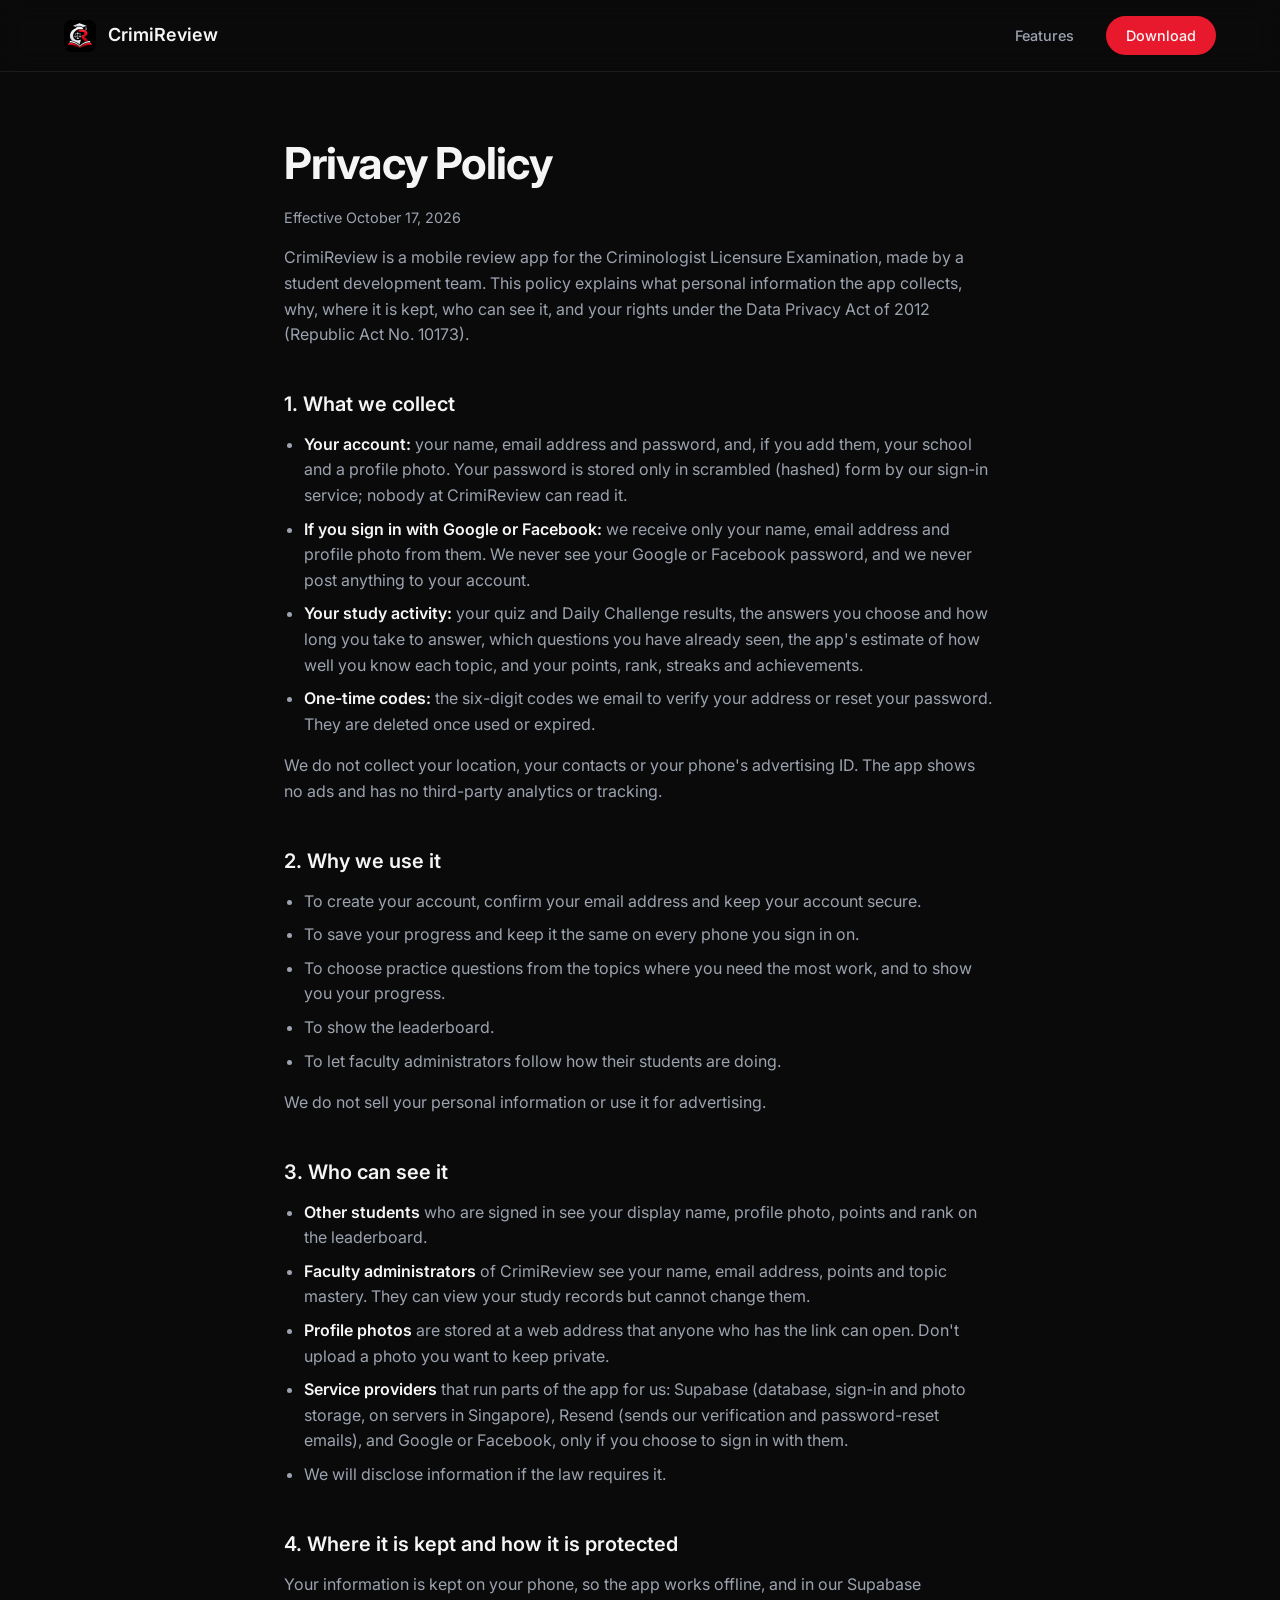
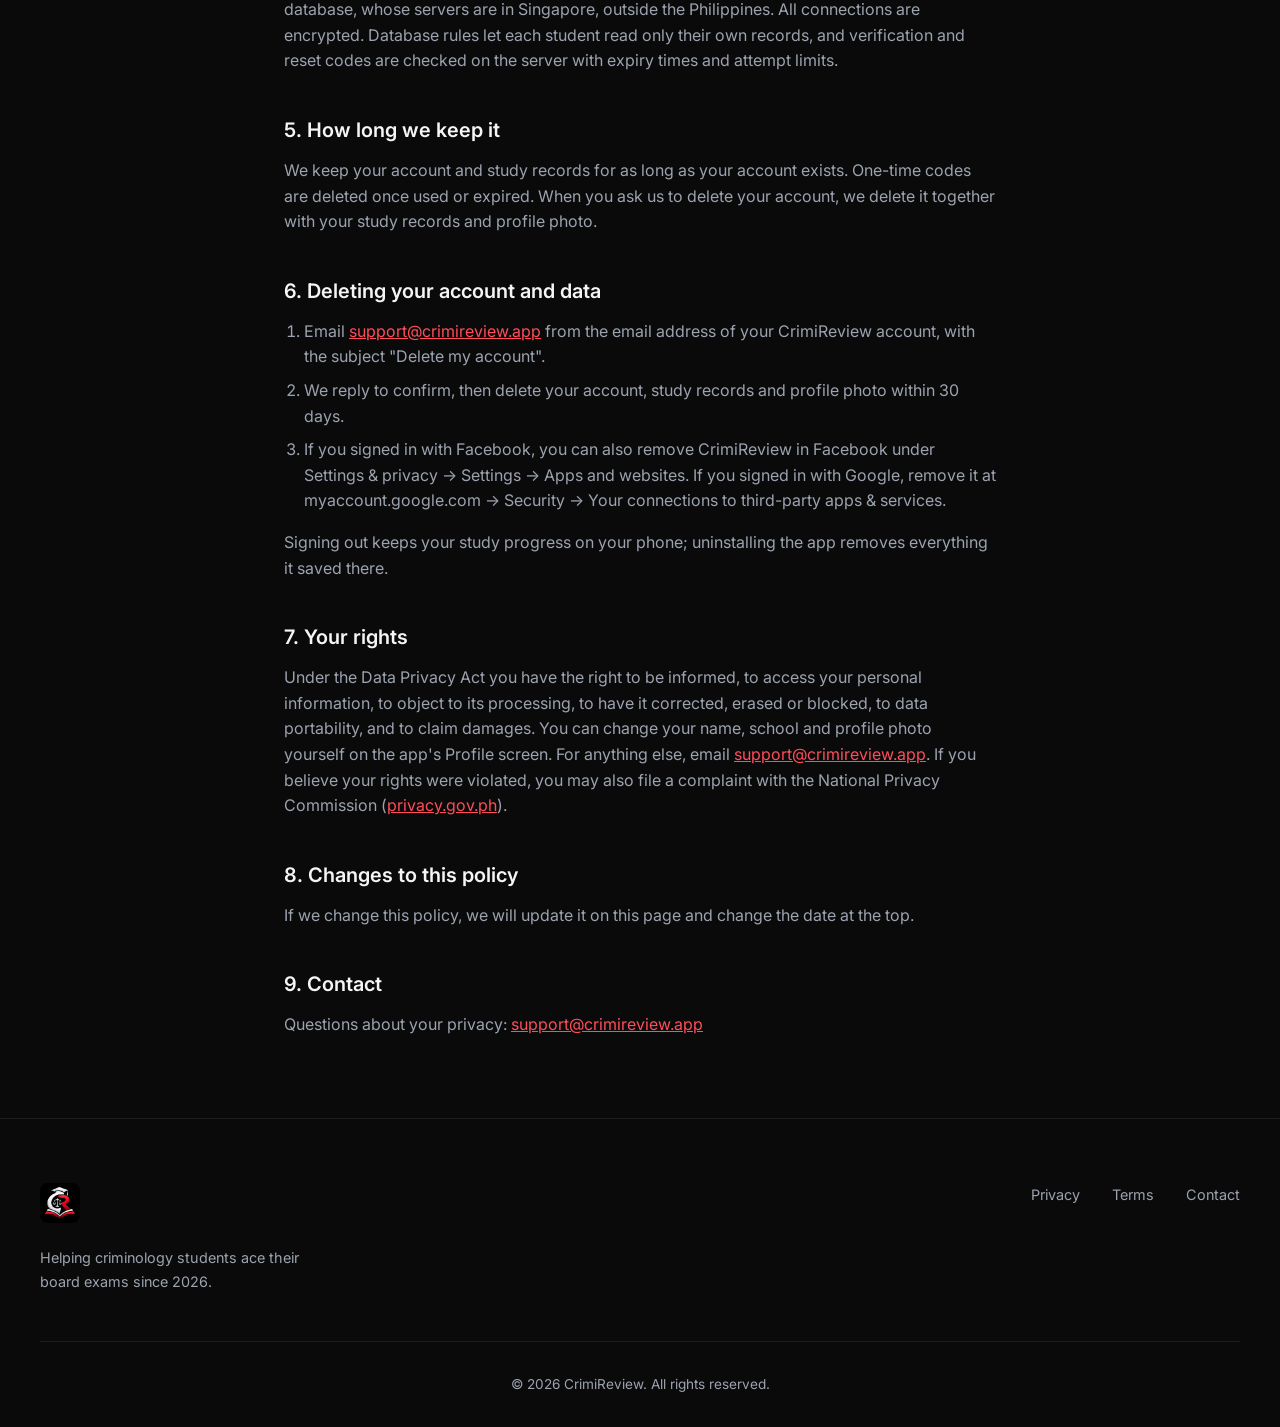
==== privacy.html @ 30d08f21 "Add Privacy Policy and Terms of Service pages Needed to publish Google sign-in (Google Auth Platform" ====
<!DOCTYPE html>
<html lang="en">
<head>
  <meta charset="UTF-8">
  <meta name="viewport" content="width=device-width, initial-scale=1.0">
  <title>Privacy Policy · CrimiReview</title>
  <meta name="description" content="What personal information CrimiReview collects, why, where it is kept, who can see it, and your rights under the Data Privacy Act of 2012.">
  <link rel="preconnect" href="https://fonts.googleapis.com">
  <link rel="preconnect" href="https://fonts.gstatic.com" crossorigin>
  <link href="https://fonts.googleapis.com/css2?family=Inter:wght@400;500;600;700&display=swap" rel="stylesheet">
  <link rel="icon" type="image/png" href="assets/favicon.png">
  <link rel="apple-touch-icon" href="assets/apple-touch-icon.png">
  <meta name="theme-color" content="#0A0A0B">
  <link rel="stylesheet" href="styles.css">
</head>
<body>
  <nav class="nav">
    <div class="nav-container">
      <a href="index.html" class="nav-logo">
        <img src="assets/logo.png" alt="CrimiReview" class="nav-logo-img">
        <span>CrimiReview</span>
      </a>
      <div class="nav-links">
        <a href="index.html#features">Features</a>
        <a href="index.html#download" class="nav-cta">Download</a>
      </div>
    </div>
  </nav>

  <main class="legal">
    <h1>Privacy Policy</h1>
    <p class="legal-date">Effective October 17, 2026</p>

    <p>CrimiReview is a mobile review app for the Criminologist Licensure Examination, made by a student development team. This policy explains what personal information the app collects, why, where it is kept, who can see it, and your rights under the Data Privacy Act of 2012 (Republic Act No. 10173).</p>

    <h2>1. What we collect</h2>
    <ul>
      <li><strong>Your account:</strong> your name, email address and password, and, if you add them, your school and a profile photo. Your password is stored only in scrambled (hashed) form by our sign-in service; nobody at CrimiReview can read it.</li>
      <li><strong>If you sign in with Google or Facebook:</strong> we receive only your name, email address and profile photo from them. We never see your Google or Facebook password, and we never post anything to your account.</li>
      <li><strong>Your study activity:</strong> your quiz and Daily Challenge results, the answers you choose and how long you take to answer, which questions you have already seen, the app's estimate of how well you know each topic, and your points, rank, streaks and achievements.</li>
      <li><strong>One-time codes:</strong> the six-digit codes we email to verify your address or reset your password. They are deleted once used or expired.</li>
    </ul>
    <p>We do not collect your location, your contacts or your phone's advertising ID. The app shows no ads and has no third-party analytics or tracking.</p>

    <h2>2. Why we use it</h2>
    <ul>
      <li>To create your account, confirm your email address and keep your account secure.</li>
      <li>To save your progress and keep it the same on every phone you sign in on.</li>
      <li>To choose practice questions from the topics where you need the most work, and to show you your progress.</li>
      <li>To show the leaderboard.</li>
      <li>To let faculty administrators follow how their students are doing.</li>
    </ul>
    <p>We do not sell your personal information or use it for advertising.</p>

    <h2>3. Who can see it</h2>
    <ul>
      <li><strong>Other students</strong> who are signed in see your display name, profile photo, points and rank on the leaderboard.</li>
      <li><strong>Faculty administrators</strong> of CrimiReview see your name, email address, points and topic mastery. They can view your study records but cannot change them.</li>
      <li><strong>Profile photos</strong> are stored at a web address that anyone who has the link can open. Don't upload a photo you want to keep private.</li>
      <li><strong>Service providers</strong> that run parts of the app for us: Supabase (database, sign-in and photo storage, on servers in Singapore), Resend (sends our verification and password-reset emails), and Google or Facebook, only if you choose to sign in with them.</li>
      <li>We will disclose information if the law requires it.</li>
    </ul>

    <h2>4. Where it is kept and how it is protected</h2>
    <p>Your information is kept on your phone, so the app works offline, and in our Supabase database, whose servers are in Singapore, outside the Philippines. All connections are encrypted. Database rules let each student read only their own records, and verification and reset codes are checked on the server with expiry times and attempt limits.</p>

    <h2>5. How long we keep it</h2>
    <p>We keep your account and study records for as long as your account exists. One-time codes are deleted once used or expired. When you ask us to delete your account, we delete it together with your study records and profile photo.</p>

    <h2 id="delete-your-data">6. Deleting your account and data</h2>
    <ol>
      <li>Email <a href="mailto:support@crimireview.app?subject=Delete%20my%20CrimiReview%20account">support@crimireview.app</a> from the email address of your CrimiReview account, with the subject "Delete my account".</li>
      <li>We reply to confirm, then delete your account, study records and profile photo within 30 days.</li>
      <li>If you signed in with Facebook, you can also remove CrimiReview in Facebook under Settings &amp; privacy → Settings → Apps and websites. If you signed in with Google, remove it at myaccount.google.com → Security → Your connections to third-party apps &amp; services.</li>
    </ol>
    <p>Signing out keeps your study progress on your phone; uninstalling the app removes everything it saved there.</p>

    <h2>7. Your rights</h2>
    <p>Under the Data Privacy Act you have the right to be informed, to access your personal information, to object to its processing, to have it corrected, erased or blocked, to data portability, and to claim damages. You can change your name, school and profile photo yourself on the app's Profile screen. For anything else, email <a href="mailto:support@crimireview.app">support@crimireview.app</a>. If you believe your rights were violated, you may also file a complaint with the National Privacy Commission (<a href="https://privacy.gov.ph" rel="noopener">privacy.gov.ph</a>).</p>

    <h2>8. Changes to this policy</h2>
    <p>If we change this policy, we will update it on this page and change the date at the top.</p>

    <h2>9. Contact</h2>
    <p>Questions about your privacy: <a href="mailto:support@crimireview.app">support@crimireview.app</a></p>
  </main>

  <footer class="footer">
    <div class="footer-content">
      <div class="footer-brand">
        <img src="assets/logo.png" alt="CrimiReview" class="footer-logo">
        <p>Helping criminology students ace their board exams since 2026.</p>
      </div>
      <div class="footer-links">
        <a href="privacy.html">Privacy</a>
        <a href="terms.html">Terms</a>
        <a href="mailto:support@crimireview.app">Contact</a>
      </div>
    </div>
    <div class="footer-bottom">
      <p>&copy; 2026 CrimiReview. All rights reserved.</p>
    </div>
  </footer>
</body>
</html>
---- styles.css ----
/* Hallmark · pre-emit critique: P5 H4 E5 S4 R5 V4 */

:root {
  --color-bg: #0A0A0B;
  --color-surface: #151517;
  --color-surface-hover: #1F1F22;
  /* The logo's red (app: AppPalette, dark mode). */
  --color-accent: #E8192C;
  --color-accent-light: #FF4D5A;
  --color-accent-glow: rgba(232, 25, 44, 0.15);
  --color-text: #F5F5F5;
  --color-text-muted: #9CA3AF;
  --color-border: rgba(255, 255, 255, 0.08);
  --font-body: 'Inter', -apple-system, BlinkMacSystemFont, sans-serif;
  --radius-sm: 8px;
  --radius-md: 12px;
  --radius-lg: 20px;
  --radius-full: 9999px;
}

*, *::before, *::after {
  box-sizing: border-box;
  margin: 0;
  padding: 0;
}

html {
  scroll-behavior: smooth;
  overflow-x: clip;
}

body {
  font-family: var(--font-body);
  background: var(--color-bg);
  color: var(--color-text);
  line-height: 1.6;
  overflow-x: clip;
  -webkit-font-smoothing: antialiased;
}

/* Navigation */
.nav {
  position: fixed;
  top: 0;
  left: 0;
  right: 0;
  z-index: 100;
  padding: 1rem 0;
  background: rgba(10, 10, 11, 0.8);
  backdrop-filter: blur(12px);
  border-bottom: 1px solid var(--color-border);
}

.nav-container {
  max-width: 1200px;
  margin: 0 auto;
  padding: 0 1.5rem;
  display: flex;
  align-items: center;
  justify-content: space-between;
}

.nav-logo {
  display: flex;
  align-items: center;
  gap: 0.75rem;
  text-decoration: none;
  color: var(--color-text);
  font-weight: 600;
  font-size: 1.125rem;
}

.nav-logo-img {
  width: 32px;
  height: 32px;
  border-radius: var(--radius-sm);
}

.nav-links {
  display: flex;
  align-items: center;
  gap: 2rem;
}

.nav-links a {
  text-decoration: none;
  color: var(--color-text-muted);
  font-size: 0.9rem;
  font-weight: 500;
  transition: color 0.2s;
}

.nav-links a:hover {
  color: var(--color-text);
}

.nav-cta {
  background: var(--color-accent);
  color: var(--color-text) !important;
  padding: 0.5rem 1.25rem;
  border-radius: var(--radius-full);
  transition: background 0.2s, transform 0.2s !important;
}

.nav-cta:hover {
  background: var(--color-accent-light);
  transform: translateY(-1px);
}

/* Buttons */
.btn {
  display: inline-flex;
  align-items: center;
  gap: 0.5rem;
  padding: 0.875rem 1.75rem;
  border-radius: var(--radius-full);
  font-weight: 600;
  font-size: 0.95rem;
  text-decoration: none;
  transition: all 0.2s;
  cursor: pointer;
  border: none;
}

.btn-primary {
  background: var(--color-accent);
  color: white;
}

.btn-primary:hover {
  background: var(--color-accent-light);
  transform: translateY(-2px);
  box-shadow: 0 8px 30px var(--color-accent-glow);
}

.btn-secondary {
  background: transparent;
  color: var(--color-text);
  border: 1px solid var(--color-border);
}

.btn-secondary:hover {
  background: var(--color-surface);
  border-color: var(--color-text-muted);
}

.btn-large {
  padding: 1rem 2.5rem;
  font-size: 1.1rem;
}

/* Hero Section */
.hero {
  min-height: 80vh;
  padding: 10rem 1.5rem 6rem;
  max-width: 800px;
  margin: 0 auto;
  display: flex;
  flex-direction: column;
  align-items: center;
  justify-content: center;
  text-align: center;
}

.hero-content {
  max-width: 650px;
}

.hero-badge {
  display: inline-block;
  padding: 0.5rem 1.25rem;
  background: var(--color-accent-glow);
  color: var(--color-accent-light);
  border-radius: var(--radius-full);
  font-size: 0.8rem;
  font-weight: 500;
  margin-bottom: 2rem;
  border: 1px solid rgba(232, 25, 44, 0.2);
  text-transform: uppercase;
  letter-spacing: 0.05em;
}

.hero h1 {
  font-size: clamp(2.5rem, 7vw, 4.5rem);
  font-weight: 700;
  line-height: 1.05;
  margin-bottom: 1.75rem;
  letter-spacing: -0.03em;
}

.hero-subtitle {
  font-size: 1.2rem;
  color: var(--color-text-muted);
  margin-bottom: 2.5rem;
  max-width: 500px;
  margin-left: auto;
  margin-right: auto;
  line-height: 1.7;
}

.hero-actions {
  display: flex;
  gap: 1rem;
  justify-content: center;
  flex-wrap: wrap;
}

.phone-mockup {
  position: relative;
  width: 260px;
  height: 540px;
  background: var(--color-surface);
  border-radius: 40px;
  padding: 10px;
  box-shadow: 
    0 50px 100px -20px rgba(0, 0, 0, 0.5),
    0 0 0 1px var(--color-border),
    inset 0 0 0 1px rgba(255, 255, 255, 0.05);
}

.phone-mockup::before {
  content: '';
  position: absolute;
  top: 18px;
  left: 50%;
  transform: translateX(-50%);
  width: 70px;
  height: 22px;
  background: var(--color-bg);
  border-radius: 20px;
  z-index: 10;
}

.phone-mockup img {
  width: 100%;
  height: 100%;
  object-fit: cover;
  border-radius: 30px;
  background: linear-gradient(180deg, var(--color-surface) 0%, var(--color-bg) 100%);
}

.hero-stats {
  display: flex;
  gap: 4rem;
  justify-content: center;
  padding: 2rem 3rem;
  background: var(--color-surface);
  border-radius: var(--radius-lg);
  border: 1px solid var(--color-border);
}

.stat {
  display: flex;
  flex-direction: column;
  align-items: center;
}

.stat-number {
  font-size: 2rem;
  font-weight: 700;
  color: var(--color-accent-light);
}

.stat-label {
  font-size: 0.875rem;
  color: var(--color-text-muted);
}

/* Section Header */
.section-header {
  text-align: center;
  margin-bottom: 4rem;
}

.section-header h2 {
  font-size: clamp(2rem, 4vw, 2.5rem);
  font-weight: 700;
  margin-bottom: 1rem;
  letter-spacing: -0.02em;
}

.section-header p {
  color: var(--color-text-muted);
  font-size: 1.1rem;
  max-width: 500px;
  margin: 0 auto;
}

/* Features Section */
.features {
  padding: 6rem 1.5rem;
  max-width: 1200px;
  margin: 0 auto;
}

.features-grid {
  display: grid;
  grid-template-columns: repeat(auto-fit, minmax(min(100%, 320px), 1fr));
  gap: 1.5rem;
}

.feature-card {
  background: var(--color-surface);
  border: 1px solid var(--color-border);
  border-radius: var(--radius-lg);
  padding: 2rem;
  transition: transform 0.2s, border-color 0.2s;
}

.feature-card:hover {
  transform: translateY(-4px);
  border-color: rgba(232, 25, 44, 0.3);
}

.feature-icon {
  width: 48px;
  height: 48px;
  background: var(--color-accent-glow);
  border-radius: var(--radius-md);
  display: flex;
  align-items: center;
  justify-content: center;
  margin-bottom: 1.25rem;
}

.feature-icon svg {
  width: 24px;
  height: 24px;
  stroke: var(--color-accent-light);
}

.feature-card h3 {
  font-size: 1.125rem;
  font-weight: 600;
  margin-bottom: 0.75rem;
}

.feature-card p {
  color: var(--color-text-muted);
  font-size: 0.95rem;
  line-height: 1.6;
}

/* Subjects Section */
.subjects {
  padding: 6rem 1.5rem;
  background: var(--color-surface);
  border-top: 1px solid var(--color-border);
  border-bottom: 1px solid var(--color-border);
}

.subjects-list {
  display: flex;
  flex-wrap: wrap;
  justify-content: center;
  gap: 0.75rem;
  max-width: 900px;
  margin: 0 auto;
}

.subject-tag {
  padding: 0.625rem 1.25rem;
  background: var(--color-bg);
  border: 1px solid var(--color-border);
  border-radius: var(--radius-full);
  font-size: 0.9rem;
  color: var(--color-text-muted);
  transition: all 0.2s;
}

.subject-tag:hover {
  border-color: var(--color-accent);
  color: var(--color-accent-light);
}

/* Download Section */
.download {
  padding: 8rem 1.5rem;
  text-align: center;
}

.download-content {
  max-width: 600px;
  margin: 0 auto;
}

.download h2 {
  font-size: clamp(2rem, 4vw, 2.75rem);
  font-weight: 700;
  margin-bottom: 1rem;
  letter-spacing: -0.02em;
}

.download > .download-content > p:first-of-type {
  color: var(--color-text-muted);
  font-size: 1.1rem;
  margin-bottom: 2rem;
}

.download-note {
  margin-top: 1rem;
  font-size: 0.85rem;
  color: var(--color-text-muted);
}

/* Footer */
.footer {
  padding: 4rem 1.5rem 2rem;
  border-top: 1px solid var(--color-border);
}

.footer-content {
  max-width: 1200px;
  margin: 0 auto;
  display: flex;
  justify-content: space-between;
  align-items: flex-start;
  gap: 2rem;
  margin-bottom: 3rem;
}

.footer-brand {
  max-width: 300px;
}

.footer-logo {
  width: 40px;
  height: 40px;
  border-radius: var(--radius-sm);
  margin-bottom: 1rem;
}

.footer-brand p {
  color: var(--color-text-muted);
  font-size: 0.9rem;
}

.footer-links {
  display: flex;
  gap: 2rem;
}

.footer-links a {
  color: var(--color-text-muted);
  text-decoration: none;
  font-size: 0.9rem;
  transition: color 0.2s;
}

.footer-links a:hover {
  color: var(--color-text);
}

.footer-bottom {
  max-width: 1200px;
  margin: 0 auto;
  padding-top: 2rem;
  border-top: 1px solid var(--color-border);
  text-align: center;
}

.footer-bottom p {
  color: var(--color-text-muted);
  font-size: 0.85rem;
}

/* Privacy Policy and Terms of Service pages */
.legal {
  max-width: 760px;
  margin: 0 auto;
  padding: 8rem 1.5rem 4rem;
}

.legal h1 {
  font-size: clamp(2rem, 5vw, 2.75rem);
  font-weight: 700;
  letter-spacing: -0.02em;
  margin-bottom: 0.5rem;
}

.legal-date {
  color: var(--color-text-muted);
  font-size: 0.9rem;
  margin-bottom: 2rem;
}

.legal h2 {
  font-size: 1.25rem;
  font-weight: 600;
  margin: 2.5rem 0 0.75rem;
  scroll-margin-top: 6rem;
}

.legal p,
.legal li {
  color: var(--color-text-muted);
}

.legal p {
  margin-bottom: 1rem;
}

.legal ul,
.legal ol {
  padding-left: 1.25rem;
  margin-bottom: 1rem;
}

.legal li {
  margin-bottom: 0.5rem;
}

.legal strong {
  color: var(--color-text);
  font-weight: 600;
}

.legal a {
  color: var(--color-accent-light);
  overflow-wrap: anywhere;
}

/* Responsive */
@media (max-width: 768px) {
  .hero {
    padding: 7rem 1.25rem 4rem;
    min-height: auto;
  }

  .hero-content {
    max-width: 100%;
  }

  .hero h1 {
    font-size: 2.25rem;
    line-height: 1.15;
  }

  .hero h1 br {
    display: none;
  }

  .hero-subtitle {
    font-size: 1rem;
    padding: 0 0.5rem;
  }

  .features {
    padding: 4rem 1.25rem;
  }

  .section-header h2 {
    font-size: 1.75rem;
  }

  .subjects {
    padding: 4rem 1.25rem;
  }

  .download {
    padding: 5rem 1.25rem;
  }

  .download h2 {
    font-size: 1.75rem;
  }
}

@media (max-width: 480px) {
  .nav-container {
    padding: 0 1rem;
  }

  .nav-links a:not(.nav-cta) {
    display: none;
  }

  .nav-cta {
    padding: 0.4rem 1rem;
    font-size: 0.85rem;
  }

  .hero {
    padding: 6rem 1rem 3rem;
  }

  .hero h1 {
    font-size: 1.75rem;
  }

  .hero-subtitle {
    font-size: 0.95rem;
    line-height: 1.6;
  }

  .hero-actions {
    flex-direction: column;
    width: 100%;
  }

  .hero-actions .btn {
    width: 100%;
    max-width: 100%;
    justify-content: center;
  }

  .btn {
    padding: 0.75rem 1.5rem;
    font-size: 0.9rem;
  }

  .features {
    padding: 3rem 1rem;
  }

  .features-grid {
    gap: 1rem;
  }

  .section-header {
    margin-bottom: 2rem;
  }

  .section-header h2 {
    font-size: 1.5rem;
  }

  .section-header p {
    font-size: 0.95rem;
  }

  .feature-card {
    padding: 1.25rem;
  }

  .feature-card h3 {
    font-size: 1rem;
  }

  .feature-card p {
    font-size: 0.875rem;
  }

  .subjects {
    padding: 3rem 1rem;
  }

  .subjects-list {
    gap: 0.5rem;
  }

  .subject-tag {
    padding: 0.5rem 1rem;
    font-size: 0.8rem;
  }

  .download {
    padding: 4rem 1rem;
  }

  .download h2 {
    font-size: 1.5rem;
  }

  .download-content > p {
    font-size: 0.95rem;
  }

  .footer {
    padding: 3rem 1rem 1.5rem;
  }

  .legal {
    padding: 6rem 1rem 3rem;
  }

  .footer-content {
    flex-direction: column;
    align-items: center;
    text-align: center;
    gap: 1.5rem;
  }

  .footer-brand {
    max-width: 100%;
  }

  .footer-links {
    gap: 1.5rem;
  }
}

/* Accessibility */
@media (prefers-reduced-motion: reduce) {
  html {
    scroll-behavior: auto;
  }
  
  *, *::before, *::after {
    transition: none !important;
    animation: none !important;
  }
}

/* Focus states */
a:focus-visible,
button:focus-visible {
  outline: 2px solid var(--color-accent);
  outline-offset: 2px;
}
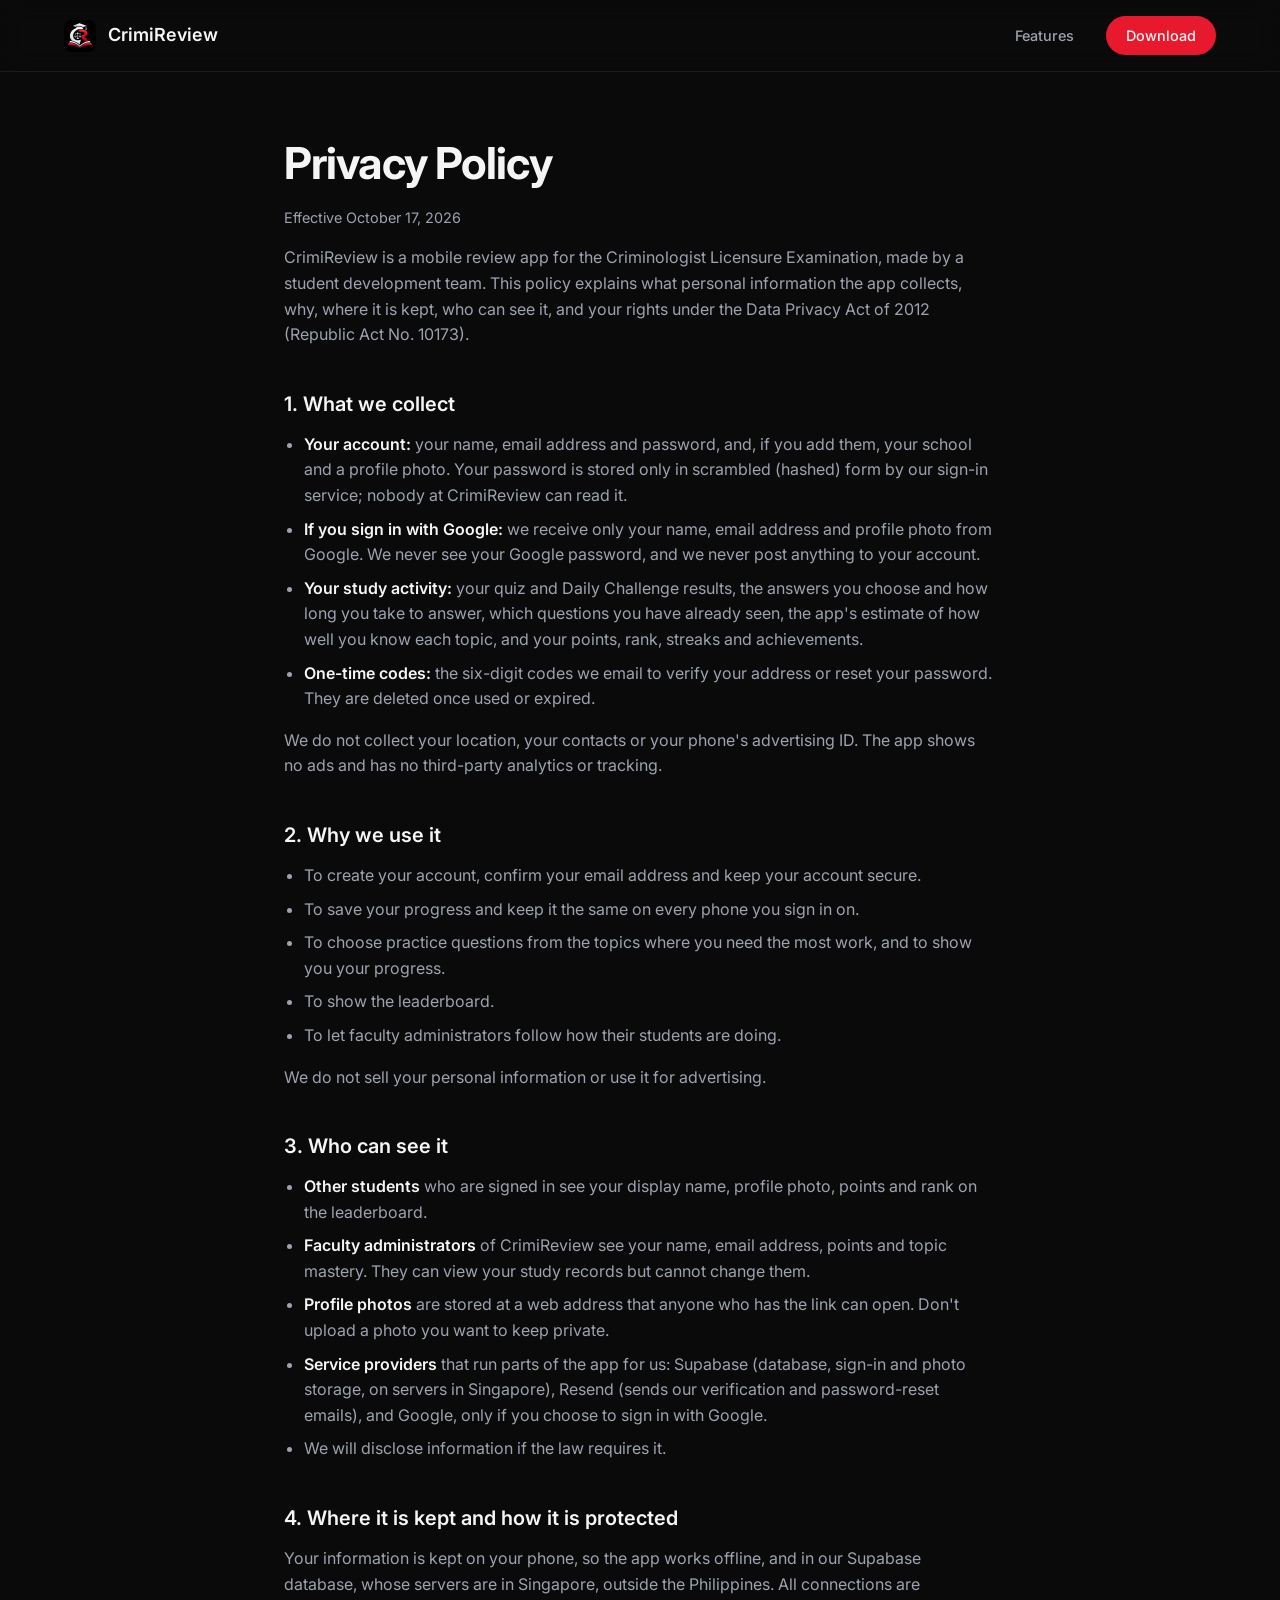
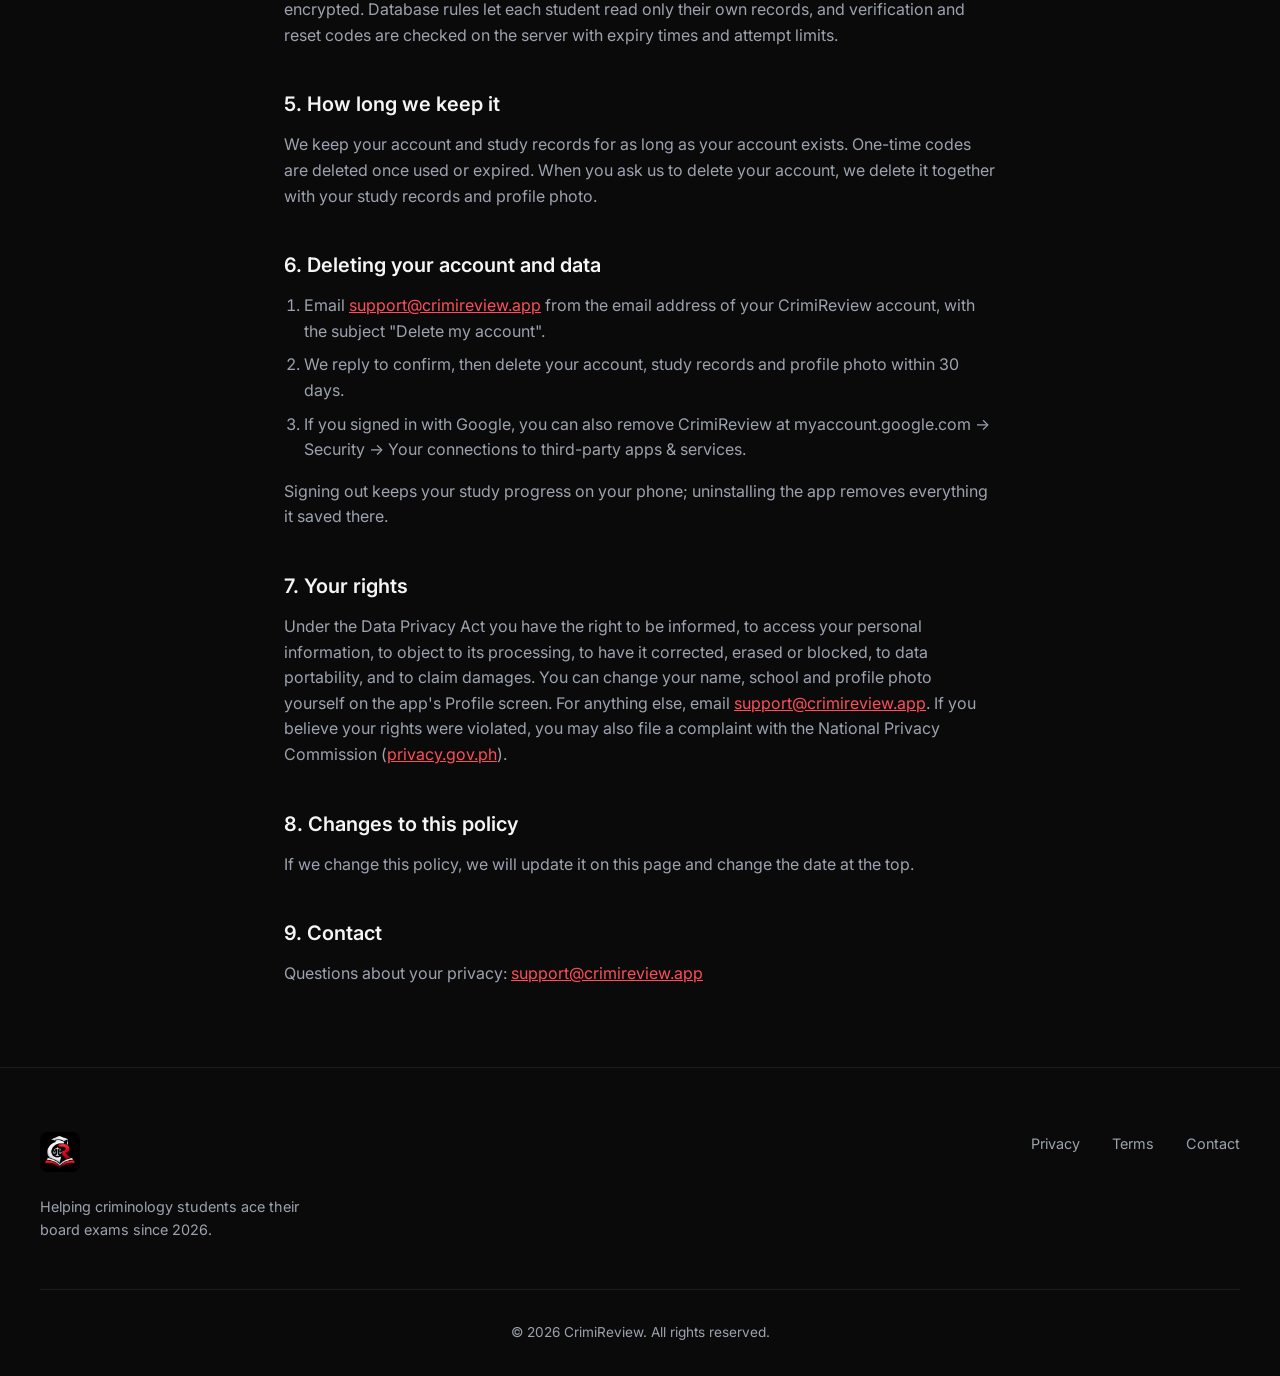
==== commit 76cdba0a: "Merge pull request #4 from kilewin021105/google-only Privacy Policy: Google is the only social sign-" ====
--- a/privacy.html
+++ b/privacy.html
@@ -36,7 +36,7 @@
     <h2>1. What we collect</h2>
     <ul>
       <li><strong>Your account:</strong> your name, email address and password, and, if you add them, your school and a profile photo. Your password is stored only in scrambled (hashed) form by our sign-in service; nobody at CrimiReview can read it.</li>
-      <li><strong>If you sign in with Google or Facebook:</strong> we receive only your name, email address and profile photo from them. We never see your Google or Facebook password, and we never post anything to your account.</li>
+      <li><strong>If you sign in with Google:</strong> we receive only your name, email address and profile photo from Google. We never see your Google password, and we never post anything to your account.</li>
       <li><strong>Your study activity:</strong> your quiz and Daily Challenge results, the answers you choose and how long you take to answer, which questions you have already seen, the app's estimate of how well you know each topic, and your points, rank, streaks and achievements.</li>
       <li><strong>One-time codes:</strong> the six-digit codes we email to verify your address or reset your password. They are deleted once used or expired.</li>
     </ul>
@@ -57,7 +57,7 @@
       <li><strong>Other students</strong> who are signed in see your display name, profile photo, points and rank on the leaderboard.</li>
       <li><strong>Faculty administrators</strong> of CrimiReview see your name, email address, points and topic mastery. They can view your study records but cannot change them.</li>
       <li><strong>Profile photos</strong> are stored at a web address that anyone who has the link can open. Don't upload a photo you want to keep private.</li>
-      <li><strong>Service providers</strong> that run parts of the app for us: Supabase (database, sign-in and photo storage, on servers in Singapore), Resend (sends our verification and password-reset emails), and Google or Facebook, only if you choose to sign in with them.</li>
+      <li><strong>Service providers</strong> that run parts of the app for us: Supabase (database, sign-in and photo storage, on servers in Singapore), Resend (sends our verification and password-reset emails), and Google, only if you choose to sign in with Google.</li>
       <li>We will disclose information if the law requires it.</li>
     </ul>
 
@@ -71,7 +71,7 @@
     <ol>
       <li>Email <a href="mailto:support@crimireview.app?subject=Delete%20my%20CrimiReview%20account">support@crimireview.app</a> from the email address of your CrimiReview account, with the subject "Delete my account".</li>
       <li>We reply to confirm, then delete your account, study records and profile photo within 30 days.</li>
-      <li>If you signed in with Facebook, you can also remove CrimiReview in Facebook under Settings &amp; privacy → Settings → Apps and websites. If you signed in with Google, remove it at myaccount.google.com → Security → Your connections to third-party apps &amp; services.</li>
+      <li>If you signed in with Google, you can also remove CrimiReview at myaccount.google.com → Security → Your connections to third-party apps &amp; services.</li>
     </ol>
     <p>Signing out keeps your study progress on your phone; uninstalling the app removes everything it saved there.</p>
 
